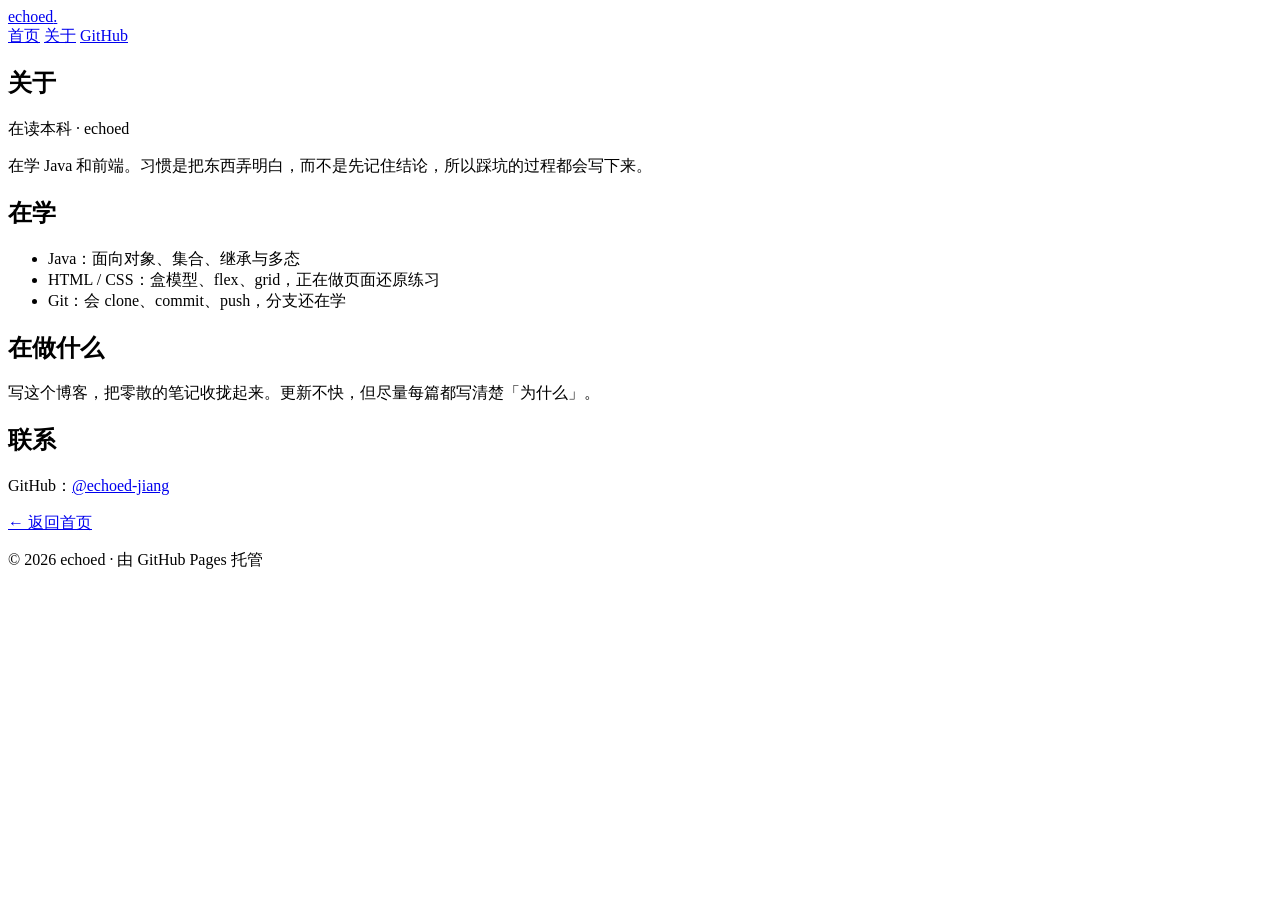
==== about.html @ 73f9bd3a "Add files via upload" ====
<!DOCTYPE html>
<html lang="zh-CN">
<head>
<meta charset="UTF-8">
<meta name="viewport" content="width=device-width, initial-scale=1">
<title>关于 · echoed</title>
<meta name="description" content="关于我，以及这个博客。">
<link rel="icon" href="data:image/svg+xml,<svg xmlns='http://www.w3.org/2000/svg' viewBox='0 0 16 16'><circle cx='8' cy='8' r='7' fill='%23C0673A'/></svg>">
<link rel="stylesheet" href="assets/style.css">
</head>
<body>

<header class="site-header">
  <div class="wrap">
    <a class="brand" href="index.html">echoed<span>.</span></a>
    <nav class="nav">
      <a href="index.html">首页</a>
      <a href="about.html" aria-current="page">关于</a>
      <a href="https://github.com/echoed-jiang" target="_blank" rel="noopener">GitHub</a>
    </nav>
  </div>
</header>

<main class="wrap">
  <article class="article">
    <h1>关于</h1>
    <!-- ↓ 把下面这行的「在读本科」改成你的学校 + 专业 -->
    <p class="article-meta">在读本科 · echoed</p>

    <p>在学 Java 和前端。习惯是把东西弄明白，而不是先记住结论，所以踩坑的过程都会写下来。</p>

    <h2>在学</h2>
    <ul>
      <li>Java：面向对象、集合、继承与多态</li>
      <li>HTML / CSS：盒模型、flex、grid，正在做页面还原练习</li>
      <li>Git：会 clone、commit、push，分支还在学</li>
    </ul>

    <h2>在做什么</h2>
    <p>写这个博客，把零散的笔记收拢起来。更新不快，但尽量每篇都写清楚「为什么」。</p>

    <h2>联系</h2>
    <p>GitHub：<a href="https://github.com/echoed-jiang" target="_blank" rel="noopener">@echoed-jiang</a></p>
    <!-- 有邮箱就加一行：<p>Email：you@example.com</p> -->

    <p><a class="back" href="index.html">← 返回首页</a></p>
  </article>
</main>

<footer class="site-footer">
  <div class="wrap">© 2026 echoed · 由 GitHub Pages 托管</div>
</footer>

</body>
</html>
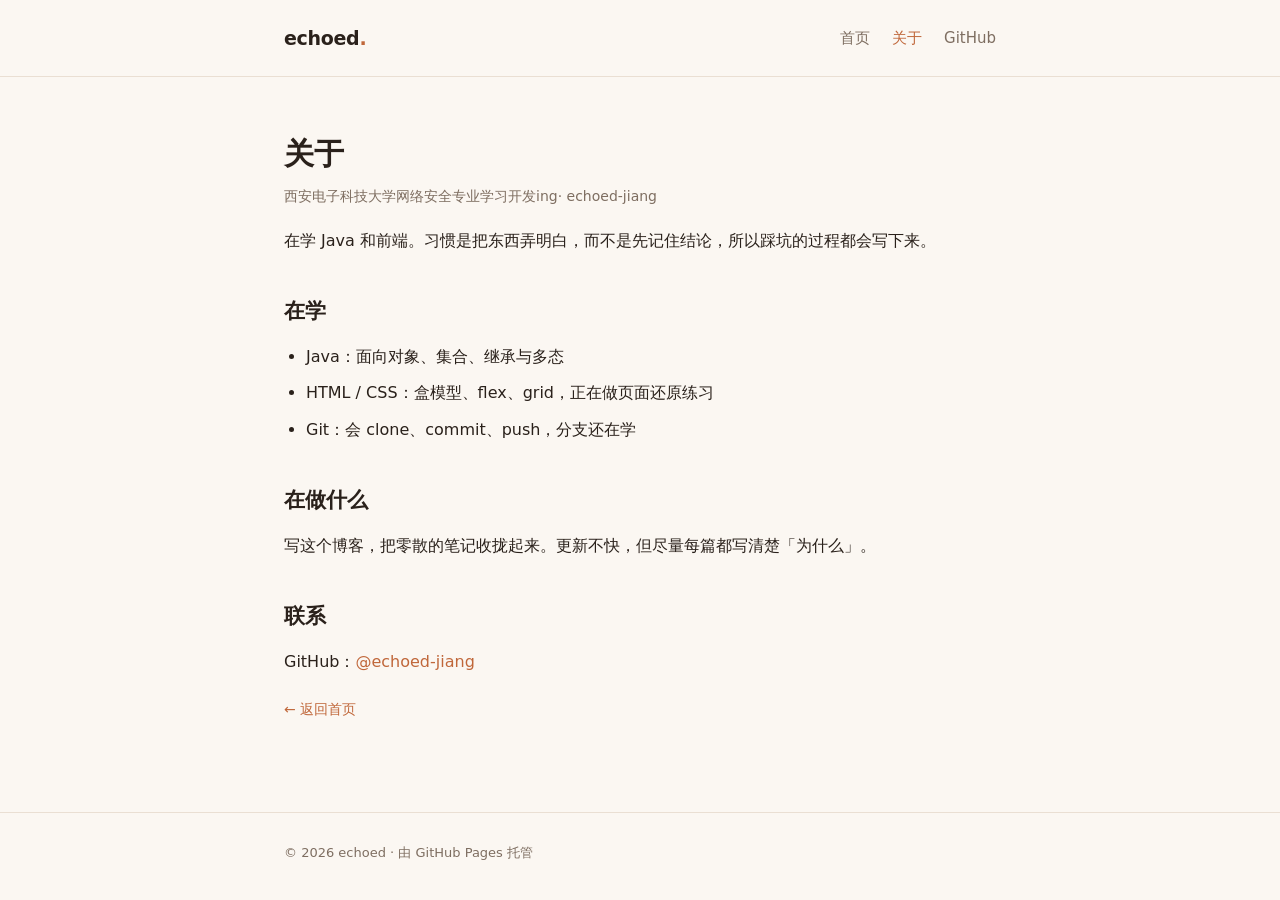
==== commit 60ac425b: "Update about.html" ====
--- a/about.html
+++ b/about.html
@@ -25,7 +25,7 @@
   <article class="article">
     <h1>关于</h1>
     <!-- ↓ 把下面这行的「在读本科」改成你的学校 + 专业 -->
-    <p class="article-meta">在读本科 · echoed</p>
+    <p class="article-meta">西安电子科技大学网络安全专业学习开发ing· echoed-jiang</p>
 
     <p>在学 Java 和前端。习惯是把东西弄明白，而不是先记住结论，所以踩坑的过程都会写下来。</p>
 
--- a/assets/style.css
+++ b/assets/style.css
@@ -0,0 +1,246 @@
+/* ============================================================
+   全站样式 · 只有这一个 CSS 文件
+   想换配色，只改下面 :root 里的变量，全站跟着变
+   ============================================================ */
+
+:root {
+  --bg: #FBF7F2;          /* 页面底色 */
+  --card: #FFFFFF;        /* 卡片底色 */
+  --text: #2A211B;        /* 正文 */
+  --muted: #7E6E61;       /* 次要文字 */
+  --line: #EADFD3;        /* 分割线 / 描边 */
+  --accent: #C0673A;      /* 主色：链接、日期、hover */
+  --accent-soft: #F7EADF; /* 浅色块 */
+  --radius: 16px;
+  --shadow: 0 10px 30px rgba(122, 88, 62, .10);
+}
+
+*,
+*::before,
+*::after { box-sizing: border-box; }
+
+body {
+  margin: 0;
+  background: var(--bg);
+  color: var(--text);
+  font-family: system-ui, -apple-system, "Segoe UI", "Microsoft YaHei", sans-serif;
+  font-size: 16px;
+  line-height: 1.9;
+  -webkit-font-smoothing: antialiased;
+}
+
+.wrap {
+  max-width: 760px;
+  margin: 0 auto;
+  padding: 0 24px;
+}
+
+a {
+  color: var(--accent);
+  text-decoration: none;
+}
+
+a:hover { text-decoration: underline; }
+
+:focus-visible {
+  outline: 2px solid var(--accent);
+  outline-offset: 3px;
+  border-radius: 4px;
+}
+
+/* ---------- 顶栏 ---------- */
+
+.site-header { border-bottom: 1px solid var(--line); }
+
+.site-header .wrap {
+  display: flex;
+  align-items: center;
+  justify-content: space-between;
+  height: 76px;
+}
+
+.brand {
+  font-size: 19px;
+  font-weight: 700;
+  letter-spacing: -.3px;
+  color: var(--text);
+}
+
+.brand span { color: var(--accent); }
+
+.brand:hover { text-decoration: none; }
+
+.nav { display: flex; gap: 22px; }
+
+.nav a {
+  font-size: 15px;
+  color: var(--muted);
+  transition: color .2s;
+}
+
+.nav a:hover,
+.nav a[aria-current="page"] {
+  color: var(--accent);
+  text-decoration: none;
+}
+
+/* ---------- 首页头部 ---------- */
+
+.hero { padding: 56px 0 32px; }
+
+.hero h1 {
+  margin: 0 0 10px;
+  font-size: 34px;
+  font-weight: 700;
+  line-height: 1.35;
+  letter-spacing: -.5px;
+}
+
+.hero p {
+  margin: 0;
+  font-size: 15px;
+  color: var(--muted);
+}
+
+/* ---------- 文章列表 ---------- */
+
+.post-list {
+  display: grid;
+  gap: 16px;
+  margin: 0;
+  padding: 0 0 64px;
+  list-style: none;
+}
+
+.post-card {
+  display: block;
+  padding: 24px 26px;
+  background: var(--card);
+  border: 1px solid var(--line);
+  border-radius: var(--radius);
+  color: inherit;
+  transition: transform .2s, box-shadow .2s, border-color .2s;
+}
+
+.post-card:hover {
+  transform: translateY(-3px);
+  border-color: #E2D2C2;
+  box-shadow: var(--shadow);
+  text-decoration: none;
+}
+
+.post-date {
+  font-size: 12px;
+  letter-spacing: 2px;
+  color: var(--muted);
+}
+
+.post-card h2 {
+  margin: 6px 0 8px;
+  font-size: 20px;
+  line-height: 1.5;
+  transition: color .2s;
+}
+
+.post-card:hover h2 { color: var(--accent); }
+
+.post-card p {
+  margin: 0;
+  font-size: 15px;
+  color: var(--muted);
+}
+
+/* ---------- 文章页 ---------- */
+
+.article { padding: 40px 0 72px; }
+
+.back {
+  display: inline-block;
+  font-size: 14px;
+  color: var(--accent);
+}
+
+.article h1 {
+  margin: 16px 0 8px;
+  font-size: 30px;
+  line-height: 1.4;
+  letter-spacing: -.5px;
+}
+
+.article-meta {
+  margin: 0 0 28px;
+  font-size: 14px;
+  color: var(--muted);
+}
+
+.article h2 {
+  margin: 36px 0 10px;
+  font-size: 21px;
+}
+
+.article p { margin: 0 0 16px; }
+
+.article ul,
+.article ol {
+  margin: 0 0 16px;
+  padding-left: 22px;
+}
+
+.article li { margin-bottom: 6px; }
+
+.article blockquote {
+  margin: 24px 0;
+  padding: 12px 20px;
+  background: var(--accent-soft);
+  border-left: 3px solid var(--accent);
+  border-radius: 0 8px 8px 0;
+  color: #5C4B3E;
+}
+
+.article blockquote p:last-child { margin-bottom: 0; }
+
+.article code {
+  padding: 2px 6px;
+  background: #F3EAE1;
+  border-radius: 6px;
+  font-family: ui-monospace, Consolas, "Courier New", monospace;
+  font-size: .9em;
+}
+
+.article pre {
+  margin: 0 0 16px;
+  padding: 18px 20px;
+  background: #2A211B;
+  color: #F5EDE5;
+  border-radius: 12px;
+  overflow-x: auto;
+  line-height: 1.7;
+}
+
+.article pre code {
+  padding: 0;
+  background: none;
+  color: inherit;
+  font-size: 14px;
+}
+
+/* ---------- 页脚 ---------- */
+
+.site-footer {
+  padding: 28px 0;
+  border-top: 1px solid var(--line);
+  font-size: 13px;
+  color: var(--muted);
+}
+
+/* ---------- 窄屏 ---------- */
+
+@media (max-width: 720px) {
+  .site-header .wrap { height: 64px; }
+  .nav { gap: 16px; }
+  .hero { padding: 36px 0 24px; }
+  .hero h1 { font-size: 26px; }
+  .post-card { padding: 20px; }
+  .article { padding: 28px 0 56px; }
+  .article h1 { font-size: 24px; }
+}
